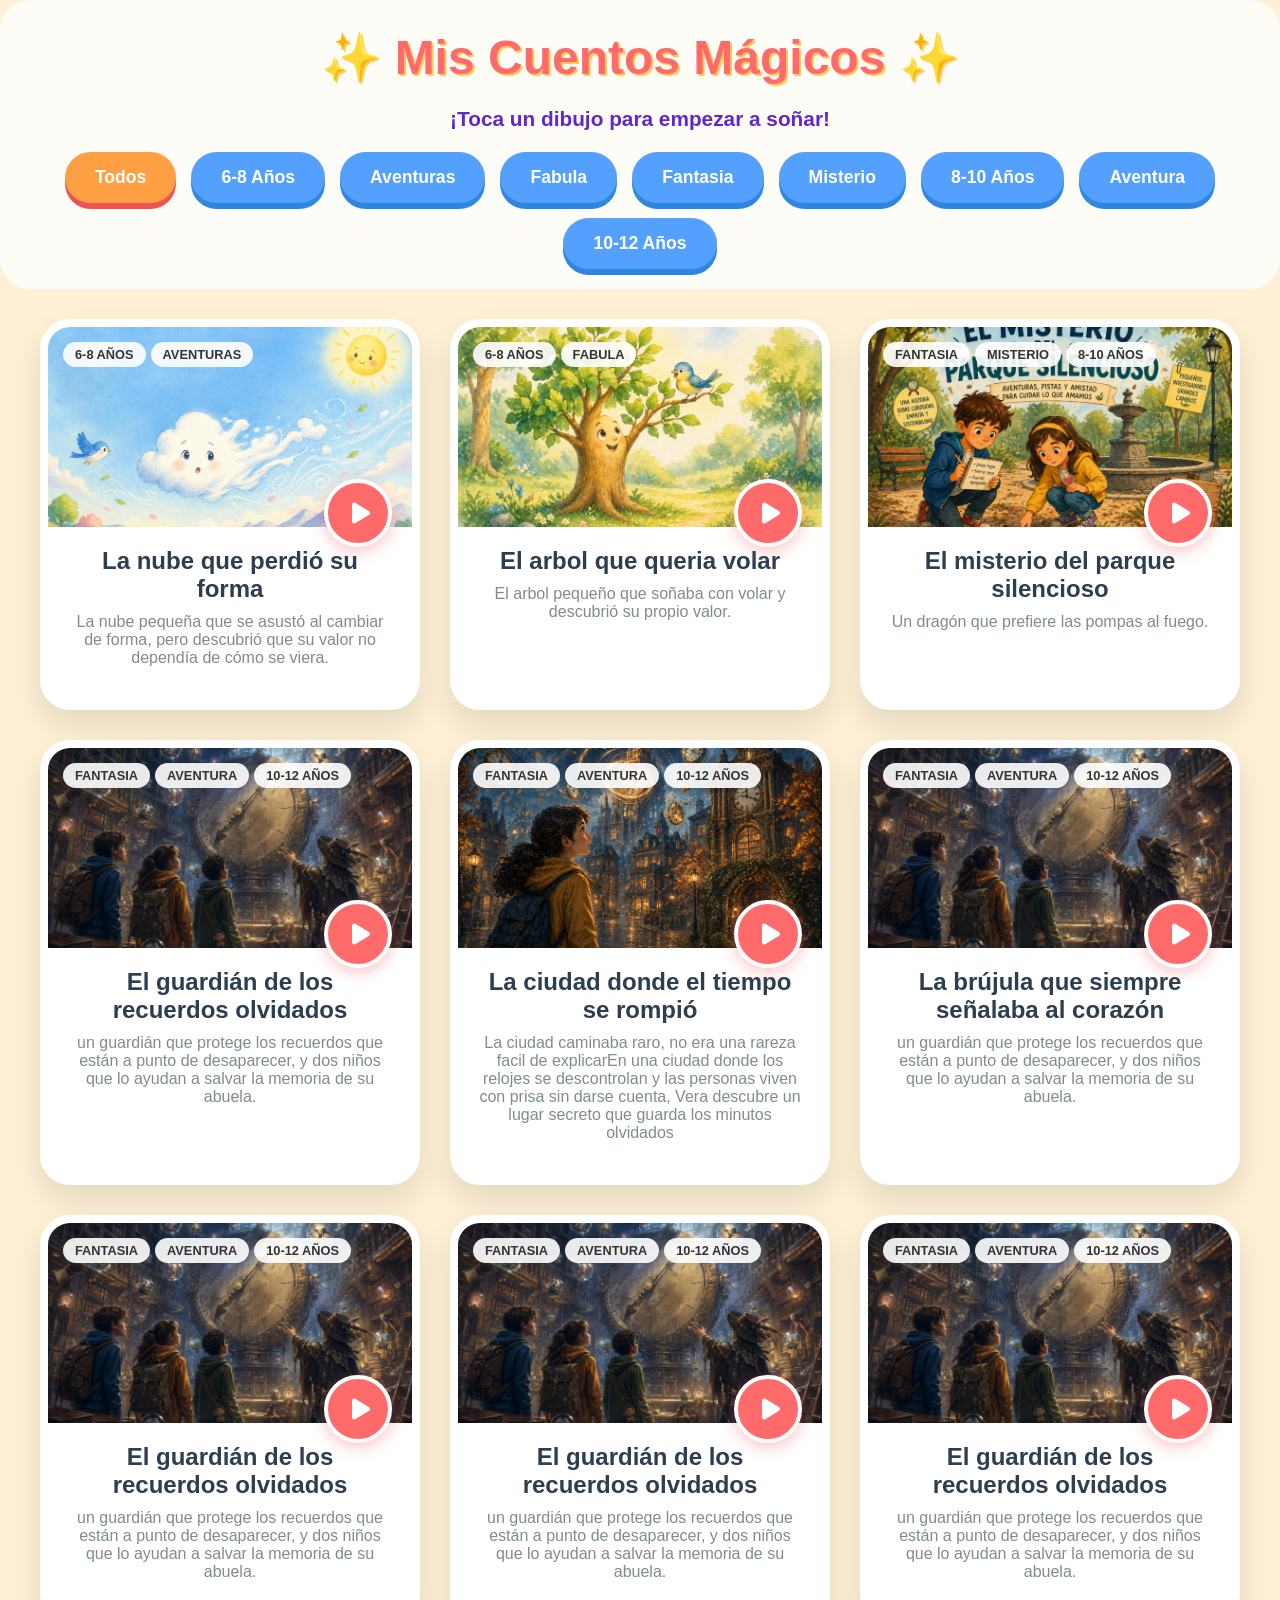
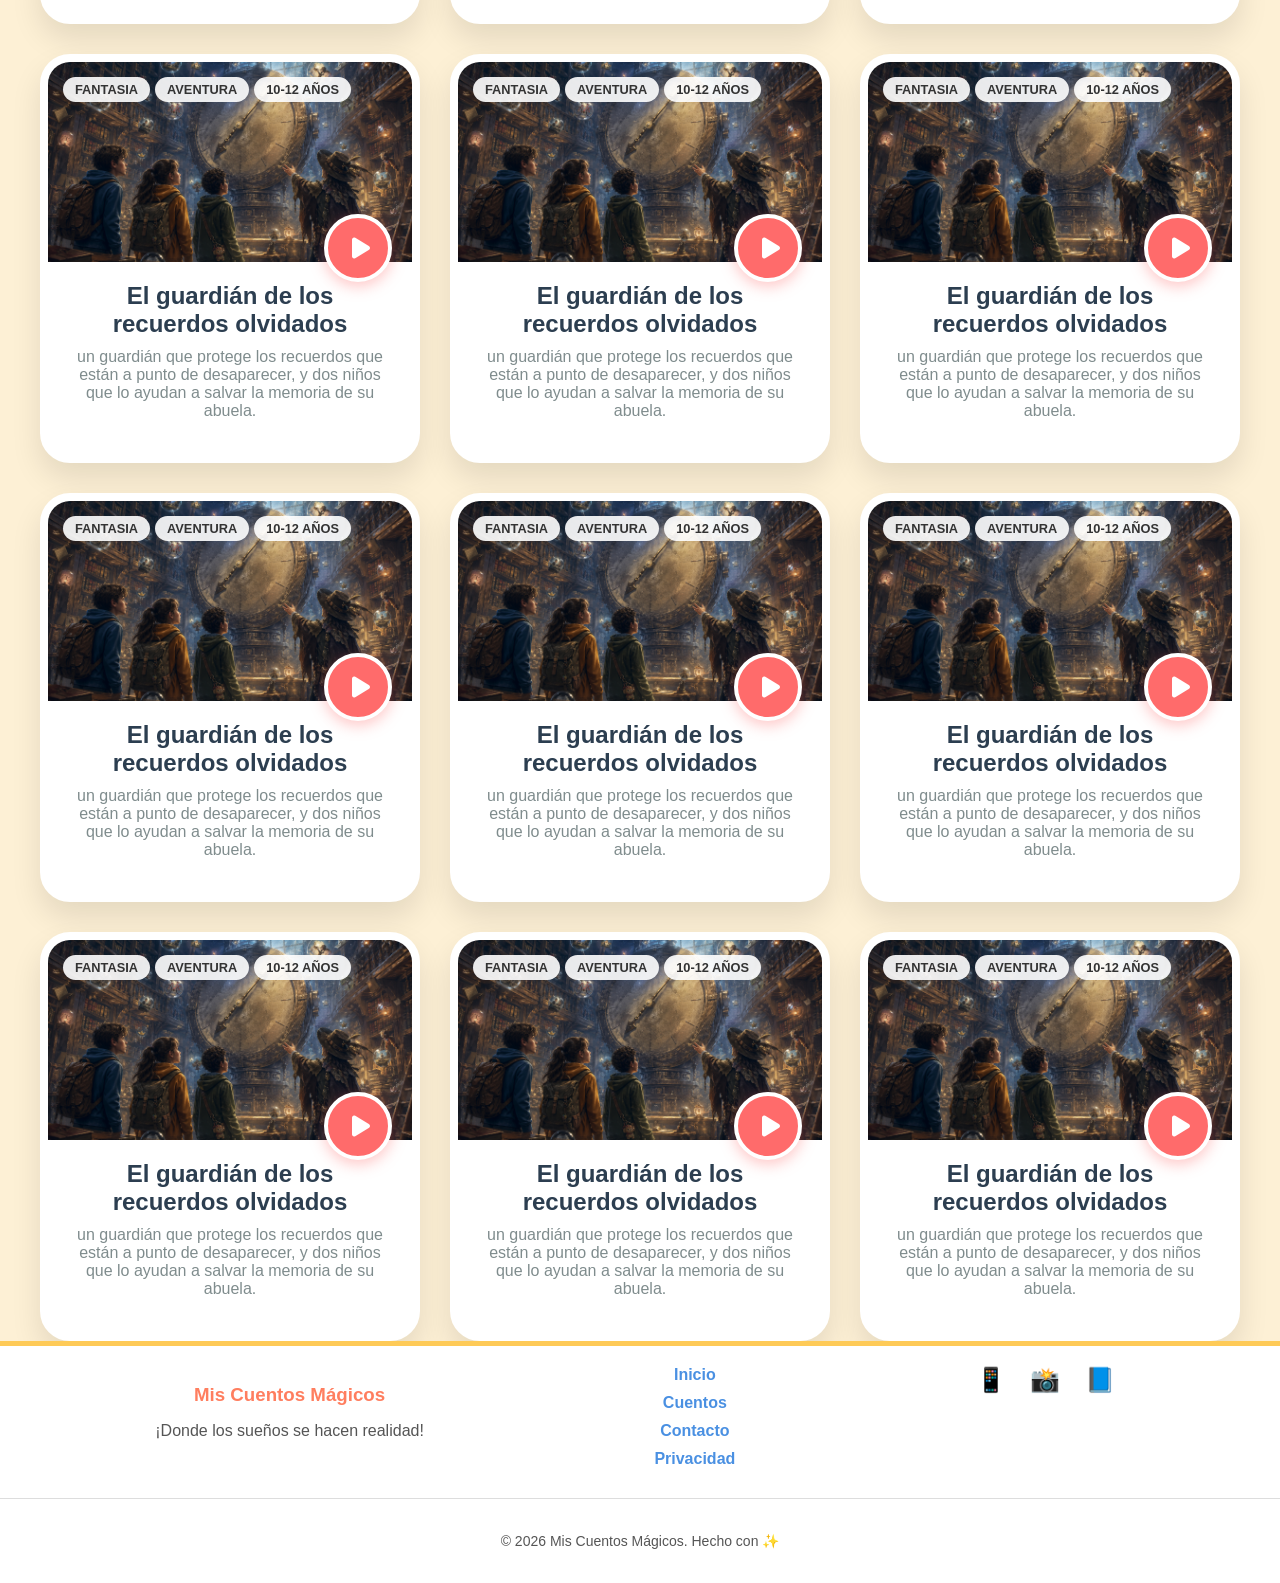
==== index.html @ 636feb3d "primer commit" ====
<!DOCTYPE html>
<html lang="es">
<head>
    <meta charset="UTF-8">
    <meta name="viewport" content="width=device-width, initial-scale=1.0">
    <title>¡Mundo de Cuentos Mágicos!</title>
    <link rel="stylesheet" href="./styles/style.css">
    <link rel="stylesheet" href="https://cdnjs.cloudflare.com/ajax/libs/font-awesome/6.0.0/css/all.min.css">
</head>
<body>

    <header class="cabecera-infantil">
        <h1 class="titulo-animado">✨ Mis Cuentos Mágicos ✨</h1>
        <p class="subtitulo">¡Toca un dibujo para empezar a soñar!</p>
        
        <nav id="menu-categorias" class="nube-botones">
            </nav>
    </header>

    <main id="contenedor-cuentos" class="rejilla-grafica">
        </main>

    <div id="modal-cuento" class="modal-libro">
        <div class="contenido-libro">
            <span class="cerrar-libro">&times;</span>
            <div id="modal-cuerpo">
                </div>
        </div>
    </div>
<footer class="footer-magico">
  <div class="footer-content">
    <div class="footer-section">
      <h3>Mis Cuentos Mágicos</h3>
      <p>¡Donde los sueños se hacen realidad!</p>
    </div>
    
    <div class="footer-links">
      <a href="#">Inicio</a>
      <a href="#">Cuentos</a>
      <a href="#">Contacto</a>
      <a href="#">Privacidad</a>
    </div>

    <div class="footer-social">
      <span>📱</span>
      <span>📸</span>
      <span>📘</span>
    </div>
  </div>
  
  <div class="footer-bottom">
    <p>&copy; 2026 Mis Cuentos Mágicos. Hecho con ✨</p>
  </div>
</footer>
    <script src="./scripts/script.js"></script>
</body>
</html>
---- styles/style.css ----
/* --- Estilos Generales --- */
body {
    font-family: 'Comic Sans MS', sans-serif;
    background-color: #fdf0d5; /* Fondo suave */
    margin: 0;
    padding: 0;
    display: flex;
    flex-direction: column;
    min-height: 100vh;
    align-items: center; /* Centra todo horizontalmente */
}
.libro-abierto {
    background: white;
    width: 90%; /* Ocupa casi todo el ancho en móviles */
    max-width: 800px; /* Pero no más de 800px en pantallas grandes */
    margin: 40px auto; /* Margen arriba/abajo y centrado lateral */
    padding: 40px;
    border-radius: 20px;
    box-shadow: 0 10px 30px rgba(0,0,0,0.1);
    flex: 1; /* Esto empuja el footer hacia abajo */
    box-sizing: border-box; /* Para que el padding no sume ancho extra */
}
/* --- Cabecera --- */
.cabecera-infantil {
    text-align: center;
    padding: 20px;
    background: rgba(255, 255, 255, 0.8);
    border-radius: 30px;
    margin-bottom: 30px;
}

.titulo-animado {
    color: #ff6b6b; /* Rojo pastel */
    font-size: 3rem;
    text-shadow: 2px 2px 0px #feca57; /* Sombra amarilla */
    margin: 10px 0;
}

.subtitulo {
    font-size: 1.3rem;
    color: #5f27cd; /* Morado pastel */
    font-weight: bold;
}

/* --- Nube de Botones Gráfica --- */
.nube-botones {
    display: flex;
    justify-content: center;
    flex-wrap: wrap;
    gap: 15px;
    margin-top: 20px;
}

.btn-filtro {
    padding: 15px 30px;
    border: none;
    border-radius: 50px; /* Muy redondeado */
    background: #54a0ff; /* Azul pastel base */
    color: white;
    font-size: 1.1rem;
    font-weight: bold;
    cursor: pointer;
    box-shadow: 0 6px 0px #2e86de; /* Efecto 3D de botón */
    transition: all 0.2s ease;
    text-transform: capitalize;
}

.btn-filtro:hover {
    transform: translateY(2px);
    box-shadow: 0 4px 0px #2e86de;
}

.btn-filtro.active {
    background: #ff9f43; /* Naranja activo */
    box-shadow: 0 6px 0px #ee5253;
}

/* --- Rejilla de Tarjetas (Lo más visual) --- */
.rejilla-grafica {
    display: grid;
    grid-template-columns: repeat(auto-fill, minmax(300px, 1fr));
    gap: 30px;
    max-width: 1200px;
    margin: 0 auto;
}

.tarjeta-cuento {
    background: white;
    border-radius: 30px; /* Bordes muy redondeados */
    overflow: hidden; /* IMPORTANTE: Corta la imagen si se sale de los bordes redondeados */
    box-shadow: 0 15px 30px rgba(0,0,0,0.1);
    transition: transform 0.3s ease;
    cursor: pointer;
    border: 8px solid white; /* Efecto marco de foto blanca */
}

.tarjeta-cuento:hover {
    transform: scale(1.05) rotate(1deg); /* Animación juguetona */
}

.portada-contenedor {
    width: 100%;
    height: 200px; /* Altura fija para la imagen en la tarjeta */
    
    /* ESTAS TRES LÍNEAS SON LA CLAVE PARA IMÁGENES PERFECTAS */
    background-size: cover;     /* La imagen se estira para cubrir todo el espacio sin deformarse */
    background-position: center; /* Centra la imagen */
    background-repeat: no-repeat;
    
    position: relative;
}

.tags-contenedor {
    position: absolute;
    top: 15px; left: 15px;
    display: flex; gap: 5px;
}

.categoria-tag {
    background: rgba(255, 255, 255, 0.9);
    color: #333;
    padding: 5px 12px;
    border-radius: 20px;
    font-size: 0.8rem;
    font-weight: bold;
    text-transform: uppercase;
}

.info-cuento {
    padding: 20px;
    text-align: center;
}

.info-cuento h3 {
    margin: 0 0 10px 0;
    color: #2c3e50;
    font-size: 1.5rem;
}

.info-cuento p {
    font-size: 1rem;
    color: #7f8c8d;
    margin: 0 0 15px 0;
}

/* Botón flotante de Play sobre la imagen */
.btn-play-flotante {
    position: absolute;
    bottom: -20px;
    right: 20px;
    width: 60px;
    height: 60px;
    background: #ff6b6b; /* Rojo vibrante */
    border-radius: 50%;
    display: flex;
    align-items: center;
    justify-content: center;
    border: 4px solid white;
    box-shadow: 0 4px 15px rgba(255, 107, 107, 0.4);
    transition: all 0.3s cubic-bezier(0.175, 0.885, 0.32, 1.275);
}
/* Estilo específico para el icono de la flecha */
.btn-play-flotante i {
    color: white;
    font-size: 1.5rem;
    margin-left: 5px; /* Ajuste óptico para que la flecha parezca centrada */
}
/* Animación cuando el niño pasa el ratón sobre la tarjeta */
.tarjeta-cuento:hover .btn-play-flotante {
    transform: scale(1.2) rotate(15deg);
    background: #54a0ff; /* Cambia a azul al pasar el ratón */
    box-shadow: 0 4px 20px rgba(84, 160, 255, 0.5);
}
.tarjeta-cuento:hover .btn-play-flotante {
    transform: scale(1.1) rotate(15deg);
}

/* --- Modal Estilo Libro Abierto --- */
.modal-libro {
    display: none;
    position: fixed;
    top: 0; left: 0;
    width: 100%; height: 100%;
    background: rgba(0,0,0,0.7);
    backdrop-filter: blur(5px);
    z-index: 1000;
}

.contenido-libro {
    background: white;
    background-image: linear-gradient(90deg, #f2f2f2 0%, #ffffff 5%, #ffffff 95%, #f2f2f2 100%); /* Efecto páginas */
    margin: 5vh auto;
    padding: 50px;
    width: 90%;
    max-width: 800px;
    border-radius: 15px;
    box-shadow: 0 20px 50px rgba(0,0,0,0.3);
    position: relative;
    max-height: 85vh;
    overflow-y: auto;
    border: 15px solid #8b4513; /* Marco color madera/tapa de libro */
}

.cerrar-libro {
    position: absolute;
    top: 15px; right: 25px;
    font-size: 40px;
    color: #8b4513;
    cursor: pointer;
    font-weight: bold;
}

/* Texto dentro del cuento */
.texto-cuento p {
    font-size: 1.3rem; /* Letra grande para niños */
    line-height: 1.8;
    margin-bottom: 20px;
}
.footer-magico {
  background-color: #f0f9ff; /* Azul muy clarito */
  color: #555;
  padding: 40px 20px 20px;
  font-family: 'Segoe UI', Tahoma, Geneva, Verdana, sans-serif;
  border-top: 5px solid #ffb347; /* Borde naranja como el botón "Todos" */
}

.footer-content {
  display: flex;
  justify-content: space-around;
  align-items: flex-start;
  flex-wrap: wrap;
  max-width: 1200px;
  margin: 0 auto;
}

.footer-section h3 {
  color: #ff7e5f; /* Tono cálido */
  margin-bottom: 10px;
}

.footer-links {
  display: flex;
  flex-direction: column;
  gap: 10px;
}

.footer-links a {
  text-decoration: none;
  color: #4a90e2; /* Azul de los botones */
  font-weight: bold;
}

.footer-links a:hover {
  color: #ffb347;
}

.footer-social span {
  font-size: 24px;
  margin: 0 10px;
  cursor: pointer;
}

.footer-bottom {
  text-align: center;
  margin-top: 30px;
  padding-top: 20px;
  border-top: 1px solid #ddd;
  font-size: 14px;
}

.cuerpo-lectura {
    background-color: #fdf0d5; /* Color papel antiguo */
    display: flex;
    justify-content: center;
    padding: 40px 20px;
}

.libro-abierto {
    background: white;
    max-width: 900px;
    padding: 60px;
    border-radius: 10px;
    box-shadow: 0 10px 30px rgba(0,0,0,0.1);
    position: relative;
}

.btn-volver {
    display: inline-block;
    margin-bottom: 30px;
    text-decoration: none;
    color: #ff6b6b;
    font-weight: bold;
    font-size: 1.2rem;
}

.texto-grande p {
    font-size: 1.5rem; /* Letra grande para niños */
    line-height: 2;
    color: #333;
}

/* 1. Contenedor principal del multimedia dentro del libro */
.video-contenedor {
    max-width: 100%; /* Nunca dejes que el contenedor sea más ancho que su padre */
    margin: 0 auto 30px auto; /* Centrar horizontalmente y dar espacio abajo */
    text-align: center;
    border-radius: 15px; /* Bordes redondeados para el video */
    overflow: hidden; /* Asegura que el video respete los bordes redondeados */
    box-shadow: 0 5px 15px rgba(0,0,0,0.2); /* Sombra suave para que resalte */
}

/* 2. Regla mágica para el video en sí */
.video-contenedor video {
    width: 100% !important; /* Estira el video para que ocupe TODO el ancho del contenedor */
    height: auto !important; /* Ajusta la altura automáticamente para no deformarlo */
    display: block; /* Elimina espacios extra abajo */
    border-radius: 15px; /* Duplicamos aquí por si acaso el contenedor no lo coge */
}

/* 3. Por si usaras YouTube (iframe), esta es la regla estándar */
.video-contenedor iframe {
    width: 100% !important;
    height: auto !important;
    aspect-ratio: 16 / 9; /* Mantener la proporción estándar de YouTube */
    border-radius: 15px;
    border: none;
}

/* --- Estilos del Footer --- */
.footer-magico {
    width: 100%; 
    background-color: white;
    border-top: 5px solid #feca57;
    padding: 20px 0;
    text-align: center;
    margin-top: auto; /* Se asegura de estar al final */
}

.footer-contenido p {
    font-size: 1.2rem;
    color: #5f27cd;
    margin-bottom: 10px;
    font-weight: bold;
}

.autor-info {
    font-size: 0.9rem;
    color: #7f8c8d;
    margin-bottom: 15px;
}

.iconos-footer {
    display: flex;
    justify-content: center;
    gap: 20px;
    font-size: 1.5rem;
}

/* Colores mágicos para los iconos */
.fa-star { color: #feca57; }
.fa-heart { color: #ff6b6b; }
.fa-moon { color: #54a0ff; }

/* Efecto de parpadeo suave para los iconos */
.iconos-footer i {
    animation: latido 2s infinite ease-in-out;
}

@keyframes latido {
    0%, 100% { transform: scale(1); }
    50% { transform: scale(1.2); }
}
/* style.css */

#texto-cuento img {
    max-width: 100%;    /* No permite que la imagen sea más ancha que el papel blanco */
    height: auto;       /* Mantiene la proporción para que no se vea estirada */
    display: block;     /* Evita espacios extra debajo de la imagen */
    margin: 20px auto;  /* La centra horizontalmente y le da aire arriba y abajo */
    border-radius: 15px; /* Opcional: le da bordes redondeados como al video */
    box-shadow: 0 4px 10px rgba(0,0,0,0.05); /* Opcional: una sombra muy suave */
}
#cabecera-cuento h1 {
    text-align: center;
    font-size: 2.5rem;
    color: #ff6b6b;   /* El color coral que hemos estado usando */
    margin-top: 0;
    margin-bottom: 20px;
}
/* style.css */

#texto-cuento {
    text-align: center; /* Centra los párrafos de texto */
    max-width: 100%;    /* Asegura que no se salga del libro */
    margin: 0 auto;
}

#texto-cuento p {
    font-size: 1.4rem;  /* Tamaño ideal para niños */
    line-height: 1.8;   /* Espaciado entre líneas para facilitar la lectura */
    margin-bottom: 25px;/* Espacio entre párrafos */
    color: #333;        /* Un gris muy oscuro es más suave que el negro puro */
}
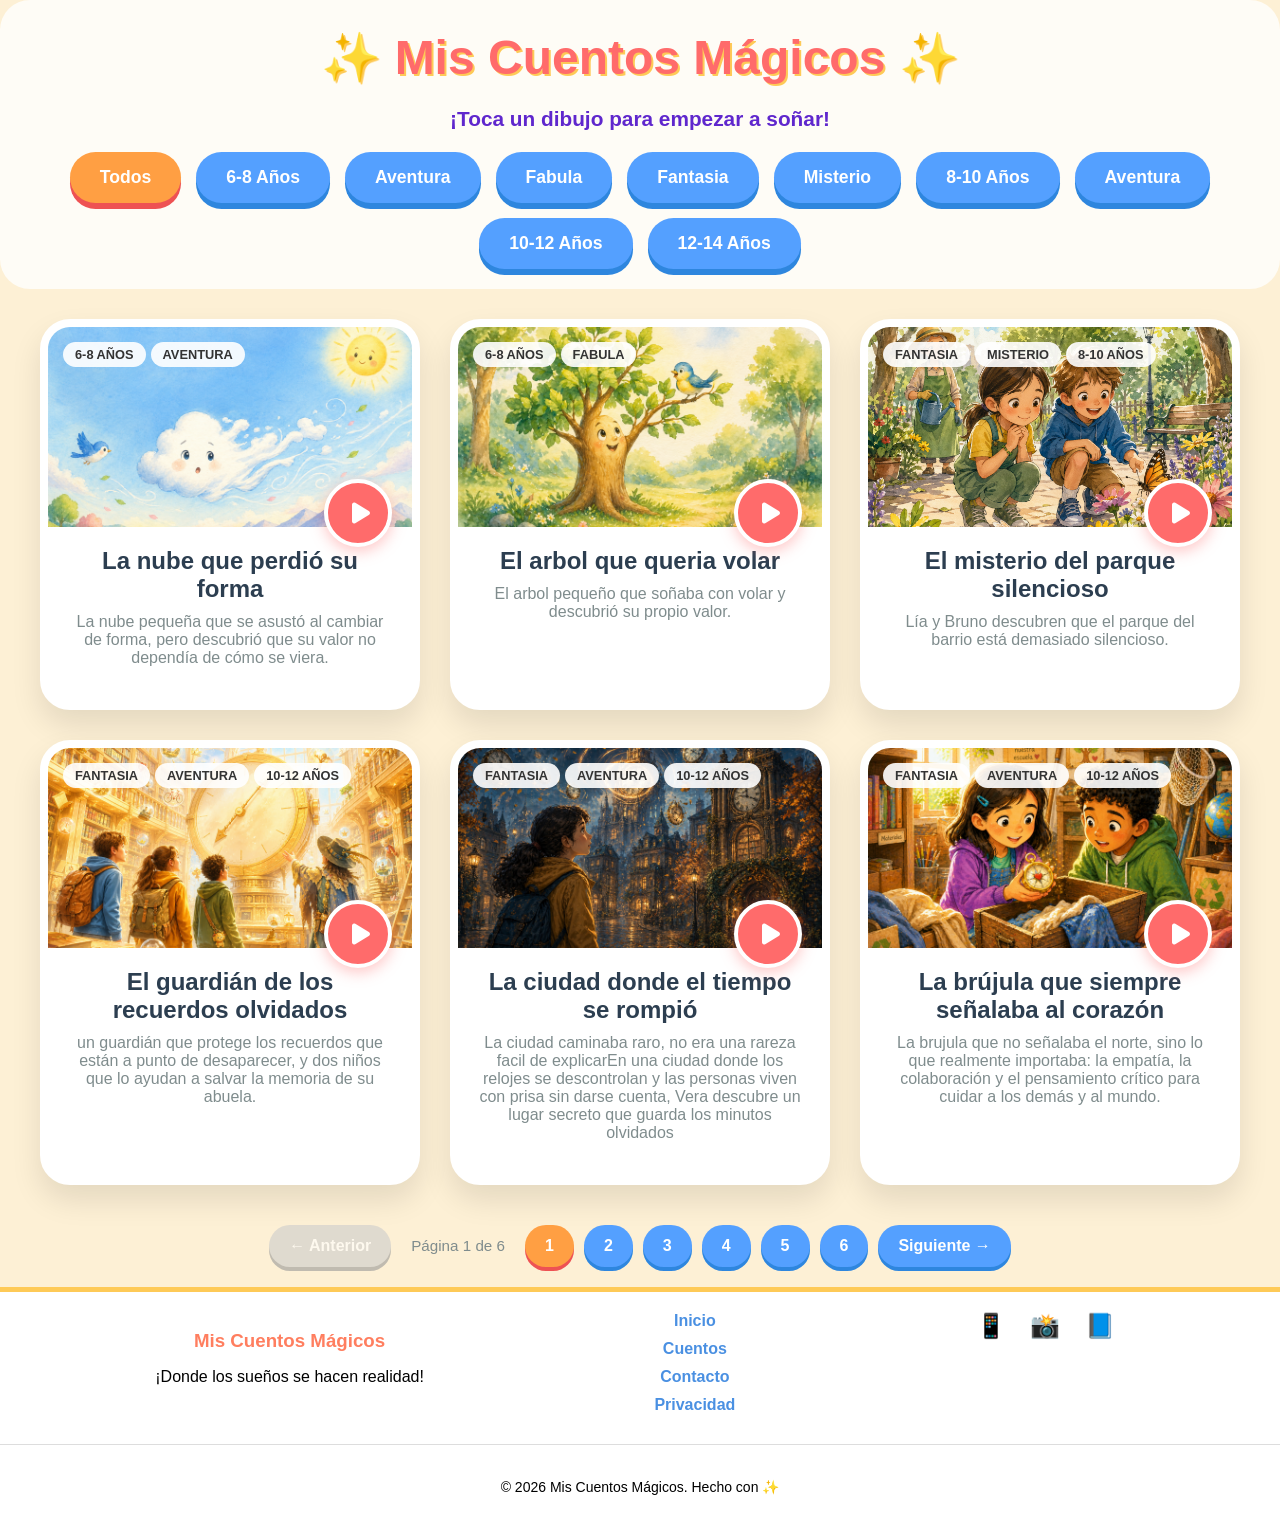
==== commit 42481637: "r4" ====
--- a/index.html
+++ b/index.html
@@ -19,6 +19,9 @@
 
     <main id="contenedor-cuentos" class="rejilla-grafica">
         </main>
+
+    <nav id="paginacion" class="paginacion-controles">
+        </nav>
 
     <div id="modal-cuento" class="modal-libro">
         <div class="contenido-libro">
--- a/styles/style.css
+++ b/styles/style.css
@@ -1,25 +1,28 @@
 /* --- Estilos Generales --- */
 body {
     font-family: 'Comic Sans MS', sans-serif;
-    background-color: #fdf0d5; /* Fondo suave */
+    background-color: #fdf0d5;
     margin: 0;
     padding: 0;
     display: flex;
     flex-direction: column;
     min-height: 100vh;
-    align-items: center; /* Centra todo horizontalmente */
-}
+    align-items: center;
+}
+
 .libro-abierto {
     background: white;
-    width: 90%; /* Ocupa casi todo el ancho en móviles */
-    max-width: 800px; /* Pero no más de 800px en pantallas grandes */
-    margin: 40px auto; /* Margen arriba/abajo y centrado lateral */
-    padding: 40px;
+    width: 90%;
+    max-width: 900px;
+    margin: 40px auto;
+    padding: 60px;
     border-radius: 20px;
     box-shadow: 0 10px 30px rgba(0,0,0,0.1);
-    flex: 1; /* Esto empuja el footer hacia abajo */
-    box-sizing: border-box; /* Para que el padding no sume ancho extra */
-}
+    flex: 1;
+    box-sizing: border-box;
+    position: relative;
+}
+
 /* --- Cabecera --- */
 .cabecera-infantil {
     text-align: center;
@@ -30,15 +33,15 @@
 }
 
 .titulo-animado {
-    color: #ff6b6b; /* Rojo pastel */
+    color: #ff6b6b;
     font-size: 3rem;
-    text-shadow: 2px 2px 0px #feca57; /* Sombra amarilla */
+    text-shadow: 2px 2px 0px #feca57;
     margin: 10px 0;
 }
 
 .subtitulo {
     font-size: 1.3rem;
-    color: #5f27cd; /* Morado pastel */
+    color: #5f27cd;
     font-weight: bold;
 }
 
@@ -54,13 +57,13 @@
 .btn-filtro {
     padding: 15px 30px;
     border: none;
-    border-radius: 50px; /* Muy redondeado */
-    background: #54a0ff; /* Azul pastel base */
+    border-radius: 50px;
+    background: #54a0ff;
     color: white;
     font-size: 1.1rem;
     font-weight: bold;
     cursor: pointer;
-    box-shadow: 0 6px 0px #2e86de; /* Efecto 3D de botón */
+    box-shadow: 0 6px 0px #2e86de;
     transition: all 0.2s ease;
     text-transform: capitalize;
 }
@@ -71,11 +74,11 @@
 }
 
 .btn-filtro.active {
-    background: #ff9f43; /* Naranja activo */
+    background: #ff9f43;
     box-shadow: 0 6px 0px #ee5253;
 }
 
-/* --- Rejilla de Tarjetas (Lo más visual) --- */
+/* --- Rejilla de Tarjetas --- */
 .rejilla-grafica {
     display: grid;
     grid-template-columns: repeat(auto-fill, minmax(300px, 1fr));
@@ -86,27 +89,24 @@
 
 .tarjeta-cuento {
     background: white;
-    border-radius: 30px; /* Bordes muy redondeados */
-    overflow: hidden; /* IMPORTANTE: Corta la imagen si se sale de los bordes redondeados */
+    border-radius: 30px;
+    overflow: hidden;
     box-shadow: 0 15px 30px rgba(0,0,0,0.1);
     transition: transform 0.3s ease;
     cursor: pointer;
-    border: 8px solid white; /* Efecto marco de foto blanca */
+    border: 8px solid white;
 }
 
 .tarjeta-cuento:hover {
-    transform: scale(1.05) rotate(1deg); /* Animación juguetona */
+    transform: scale(1.05) rotate(1deg);
 }
 
 .portada-contenedor {
     width: 100%;
-    height: 200px; /* Altura fija para la imagen en la tarjeta */
-    
-    /* ESTAS TRES LÍNEAS SON LA CLAVE PARA IMÁGENES PERFECTAS */
-    background-size: cover;     /* La imagen se estira para cubrir todo el espacio sin deformarse */
-    background-position: center; /* Centra la imagen */
+    height: 200px;
+    background-size: cover;
+    background-position: center;
     background-repeat: no-repeat;
-    
     position: relative;
 }
 
@@ -143,14 +143,14 @@
     margin: 0 0 15px 0;
 }
 
-/* Botón flotante de Play sobre la imagen */
+/* Botón flotante de Play */
 .btn-play-flotante {
     position: absolute;
     bottom: -20px;
     right: 20px;
     width: 60px;
     height: 60px;
-    background: #ff6b6b; /* Rojo vibrante */
+    background: #ff6b6b;
     border-radius: 50%;
     display: flex;
     align-items: center;
@@ -159,20 +159,17 @@
     box-shadow: 0 4px 15px rgba(255, 107, 107, 0.4);
     transition: all 0.3s cubic-bezier(0.175, 0.885, 0.32, 1.275);
 }
-/* Estilo específico para el icono de la flecha */
+
 .btn-play-flotante i {
     color: white;
     font-size: 1.5rem;
-    margin-left: 5px; /* Ajuste óptico para que la flecha parezca centrada */
-}
-/* Animación cuando el niño pasa el ratón sobre la tarjeta */
-.tarjeta-cuento:hover .btn-play-flotante {
-    transform: scale(1.2) rotate(15deg);
-    background: #54a0ff; /* Cambia a azul al pasar el ratón */
-    box-shadow: 0 4px 20px rgba(84, 160, 255, 0.5);
-}
+    margin-left: 5px;
+}
+
 .tarjeta-cuento:hover .btn-play-flotante {
     transform: scale(1.1) rotate(15deg);
+    background: #54a0ff;
+    box-shadow: 0 4px 20px rgba(84, 160, 255, 0.5);
 }
 
 /* --- Modal Estilo Libro Abierto --- */
@@ -188,7 +185,7 @@
 
 .contenido-libro {
     background: white;
-    background-image: linear-gradient(90deg, #f2f2f2 0%, #ffffff 5%, #ffffff 95%, #f2f2f2 100%); /* Efecto páginas */
+    background-image: linear-gradient(90deg, #f2f2f2 0%, #ffffff 5%, #ffffff 95%, #f2f2f2 100%);
     margin: 5vh auto;
     padding: 50px;
     width: 90%;
@@ -198,7 +195,7 @@
     position: relative;
     max-height: 85vh;
     overflow-y: auto;
-    border: 15px solid #8b4513; /* Marco color madera/tapa de libro */
+    border: 15px solid #8b4513;
 }
 
 .cerrar-libro {
@@ -210,78 +207,12 @@
     font-weight: bold;
 }
 
-/* Texto dentro del cuento */
-.texto-cuento p {
-    font-size: 1.3rem; /* Letra grande para niños */
-    line-height: 1.8;
-    margin-bottom: 20px;
-}
-.footer-magico {
-  background-color: #f0f9ff; /* Azul muy clarito */
-  color: #555;
-  padding: 40px 20px 20px;
-  font-family: 'Segoe UI', Tahoma, Geneva, Verdana, sans-serif;
-  border-top: 5px solid #ffb347; /* Borde naranja como el botón "Todos" */
-}
-
-.footer-content {
-  display: flex;
-  justify-content: space-around;
-  align-items: flex-start;
-  flex-wrap: wrap;
-  max-width: 1200px;
-  margin: 0 auto;
-}
-
-.footer-section h3 {
-  color: #ff7e5f; /* Tono cálido */
-  margin-bottom: 10px;
-}
-
-.footer-links {
-  display: flex;
-  flex-direction: column;
-  gap: 10px;
-}
-
-.footer-links a {
-  text-decoration: none;
-  color: #4a90e2; /* Azul de los botones */
-  font-weight: bold;
-}
-
-.footer-links a:hover {
-  color: #ffb347;
-}
-
-.footer-social span {
-  font-size: 24px;
-  margin: 0 10px;
-  cursor: pointer;
-}
-
-.footer-bottom {
-  text-align: center;
-  margin-top: 30px;
-  padding-top: 20px;
-  border-top: 1px solid #ddd;
-  font-size: 14px;
-}
-
+/* --- Página de Lectura (cuento.html) --- */
 .cuerpo-lectura {
-    background-color: #fdf0d5; /* Color papel antiguo */
+    background-color: #fdf0d5;
     display: flex;
     justify-content: center;
     padding: 40px 20px;
-}
-
-.libro-abierto {
-    background: white;
-    max-width: 900px;
-    padding: 60px;
-    border-radius: 10px;
-    box-shadow: 0 10px 30px rgba(0,0,0,0.1);
-    position: relative;
 }
 
 .btn-volver {
@@ -294,110 +225,161 @@
 }
 
 .texto-grande p {
-    font-size: 1.5rem; /* Letra grande para niños */
+    font-size: 1.5rem;
     line-height: 2;
     color: #333;
 }
 
-/* 1. Contenedor principal del multimedia dentro del libro */
 .video-contenedor {
-    max-width: 100%; /* Nunca dejes que el contenedor sea más ancho que su padre */
-    margin: 0 auto 30px auto; /* Centrar horizontalmente y dar espacio abajo */
-    text-align: center;
-    border-radius: 15px; /* Bordes redondeados para el video */
-    overflow: hidden; /* Asegura que el video respete los bordes redondeados */
-    box-shadow: 0 5px 15px rgba(0,0,0,0.2); /* Sombra suave para que resalte */
-}
-
-/* 2. Regla mágica para el video en sí */
+    max-width: 100%;
+    margin: 0 auto 30px auto;
+    text-align: center;
+    border-radius: 15px;
+    overflow: hidden;
+    box-shadow: 0 5px 15px rgba(0,0,0,0.2);
+}
+
 .video-contenedor video {
-    width: 100% !important; /* Estira el video para que ocupe TODO el ancho del contenedor */
-    height: auto !important; /* Ajusta la altura automáticamente para no deformarlo */
-    display: block; /* Elimina espacios extra abajo */
-    border-radius: 15px; /* Duplicamos aquí por si acaso el contenedor no lo coge */
-}
-
-/* 3. Por si usaras YouTube (iframe), esta es la regla estándar */
+    width: 100% !important;
+    height: auto !important;
+    display: block;
+    border-radius: 15px;
+}
+
 .video-contenedor iframe {
     width: 100% !important;
     height: auto !important;
-    aspect-ratio: 16 / 9; /* Mantener la proporción estándar de YouTube */
+    aspect-ratio: 16 / 9;
     border-radius: 15px;
     border: none;
 }
 
-/* --- Estilos del Footer --- */
+#cabecera-cuento h1 {
+    text-align: center;
+    font-size: 2.5rem;
+    color: #ff6b6b;
+    margin-top: 0;
+    margin-bottom: 20px;
+}
+
+#texto-cuento {
+    text-align: center;
+    max-width: 100%;
+    margin: 0 auto;
+}
+
+#texto-cuento p {
+    font-size: 1.4rem;
+    line-height: 1.8;
+    margin-bottom: 25px;
+    color: #333;
+}
+
+#texto-cuento img {
+    max-width: 100%;
+    height: auto;
+    display: block;
+    margin: 20px auto;
+    border-radius: 15px;
+    box-shadow: 0 4px 10px rgba(0,0,0,0.05);
+}
+
+/* --- Paginación --- */
+.paginacion-controles {
+    display: flex;
+    justify-content: center;
+    align-items: center;
+    gap: 10px;
+    margin: 40px auto 20px;
+    flex-wrap: wrap;
+}
+
+.btn-paginacion {
+    padding: 12px 20px;
+    border: none;
+    border-radius: 50px;
+    background: #54a0ff;
+    color: white;
+    font-size: 1rem;
+    font-weight: bold;
+    cursor: pointer;
+    box-shadow: 0 4px 0px #2e86de;
+    transition: all 0.2s ease;
+}
+
+.btn-paginacion:hover:not(:disabled) {
+    transform: translateY(2px);
+    box-shadow: 0 2px 0px #2e86de;
+}
+
+.btn-paginacion:disabled {
+    background: #ccc;
+    box-shadow: 0 4px 0px #999;
+    cursor: not-allowed;
+    opacity: 0.6;
+}
+
+.btn-paginacion.active {
+    background: #ff9f43;
+    box-shadow: 0 4px 0px #ee5253;
+}
+
+.info-paginacion {
+    font-size: 0.95rem;
+    color: #7f8c8d;
+    margin: 0 10px;
+}
+
+/* --- Footer --- */
 .footer-magico {
-    width: 100%; 
+    width: 100%;
     background-color: white;
     border-top: 5px solid #feca57;
     padding: 20px 0;
     text-align: center;
-    margin-top: auto; /* Se asegura de estar al final */
-}
-
-.footer-contenido p {
-    font-size: 1.2rem;
-    color: #5f27cd;
+    margin-top: auto;
+}
+
+.footer-content {
+    display: flex;
+    justify-content: space-around;
+    align-items: flex-start;
+    flex-wrap: wrap;
+    max-width: 1200px;
+    margin: 0 auto;
+}
+
+.footer-section h3 {
+    color: #ff7e5f;
     margin-bottom: 10px;
-    font-weight: bold;
-}
-
-.autor-info {
-    font-size: 0.9rem;
-    color: #7f8c8d;
-    margin-bottom: 15px;
-}
-
-.iconos-footer {
-    display: flex;
-    justify-content: center;
-    gap: 20px;
-    font-size: 1.5rem;
-}
-
-/* Colores mágicos para los iconos */
-.fa-star { color: #feca57; }
-.fa-heart { color: #ff6b6b; }
-.fa-moon { color: #54a0ff; }
-
-/* Efecto de parpadeo suave para los iconos */
-.iconos-footer i {
-    animation: latido 2s infinite ease-in-out;
-}
-
-@keyframes latido {
-    0%, 100% { transform: scale(1); }
-    50% { transform: scale(1.2); }
-}
-/* style.css */
-
-#texto-cuento img {
-    max-width: 100%;    /* No permite que la imagen sea más ancha que el papel blanco */
-    height: auto;       /* Mantiene la proporción para que no se vea estirada */
-    display: block;     /* Evita espacios extra debajo de la imagen */
-    margin: 20px auto;  /* La centra horizontalmente y le da aire arriba y abajo */
-    border-radius: 15px; /* Opcional: le da bordes redondeados como al video */
-    box-shadow: 0 4px 10px rgba(0,0,0,0.05); /* Opcional: una sombra muy suave */
-}
-#cabecera-cuento h1 {
-    text-align: center;
-    font-size: 2.5rem;
-    color: #ff6b6b;   /* El color coral que hemos estado usando */
-    margin-top: 0;
-    margin-bottom: 20px;
-}
-/* style.css */
-
-#texto-cuento {
-    text-align: center; /* Centra los párrafos de texto */
-    max-width: 100%;    /* Asegura que no se salga del libro */
-    margin: 0 auto;
-}
-
-#texto-cuento p {
-    font-size: 1.4rem;  /* Tamaño ideal para niños */
-    line-height: 1.8;   /* Espaciado entre líneas para facilitar la lectura */
-    margin-bottom: 25px;/* Espacio entre párrafos */
-    color: #333;        /* Un gris muy oscuro es más suave que el negro puro */
-}   +}
+
+.footer-links {
+    display: flex;
+    flex-direction: column;
+    gap: 10px;
+}
+
+.footer-links a {
+    text-decoration: none;
+    color: #4a90e2;
+    font-weight: bold;
+}
+
+.footer-links a:hover {
+    color: #ffb347;
+}
+
+.footer-social span {
+    font-size: 24px;
+    margin: 0 10px;
+    cursor: pointer;
+}
+
+.footer-bottom {
+    text-align: center;
+    margin-top: 30px;
+    padding-top: 20px;
+    border-top: 1px solid #ddd;
+    font-size: 14px;
+}
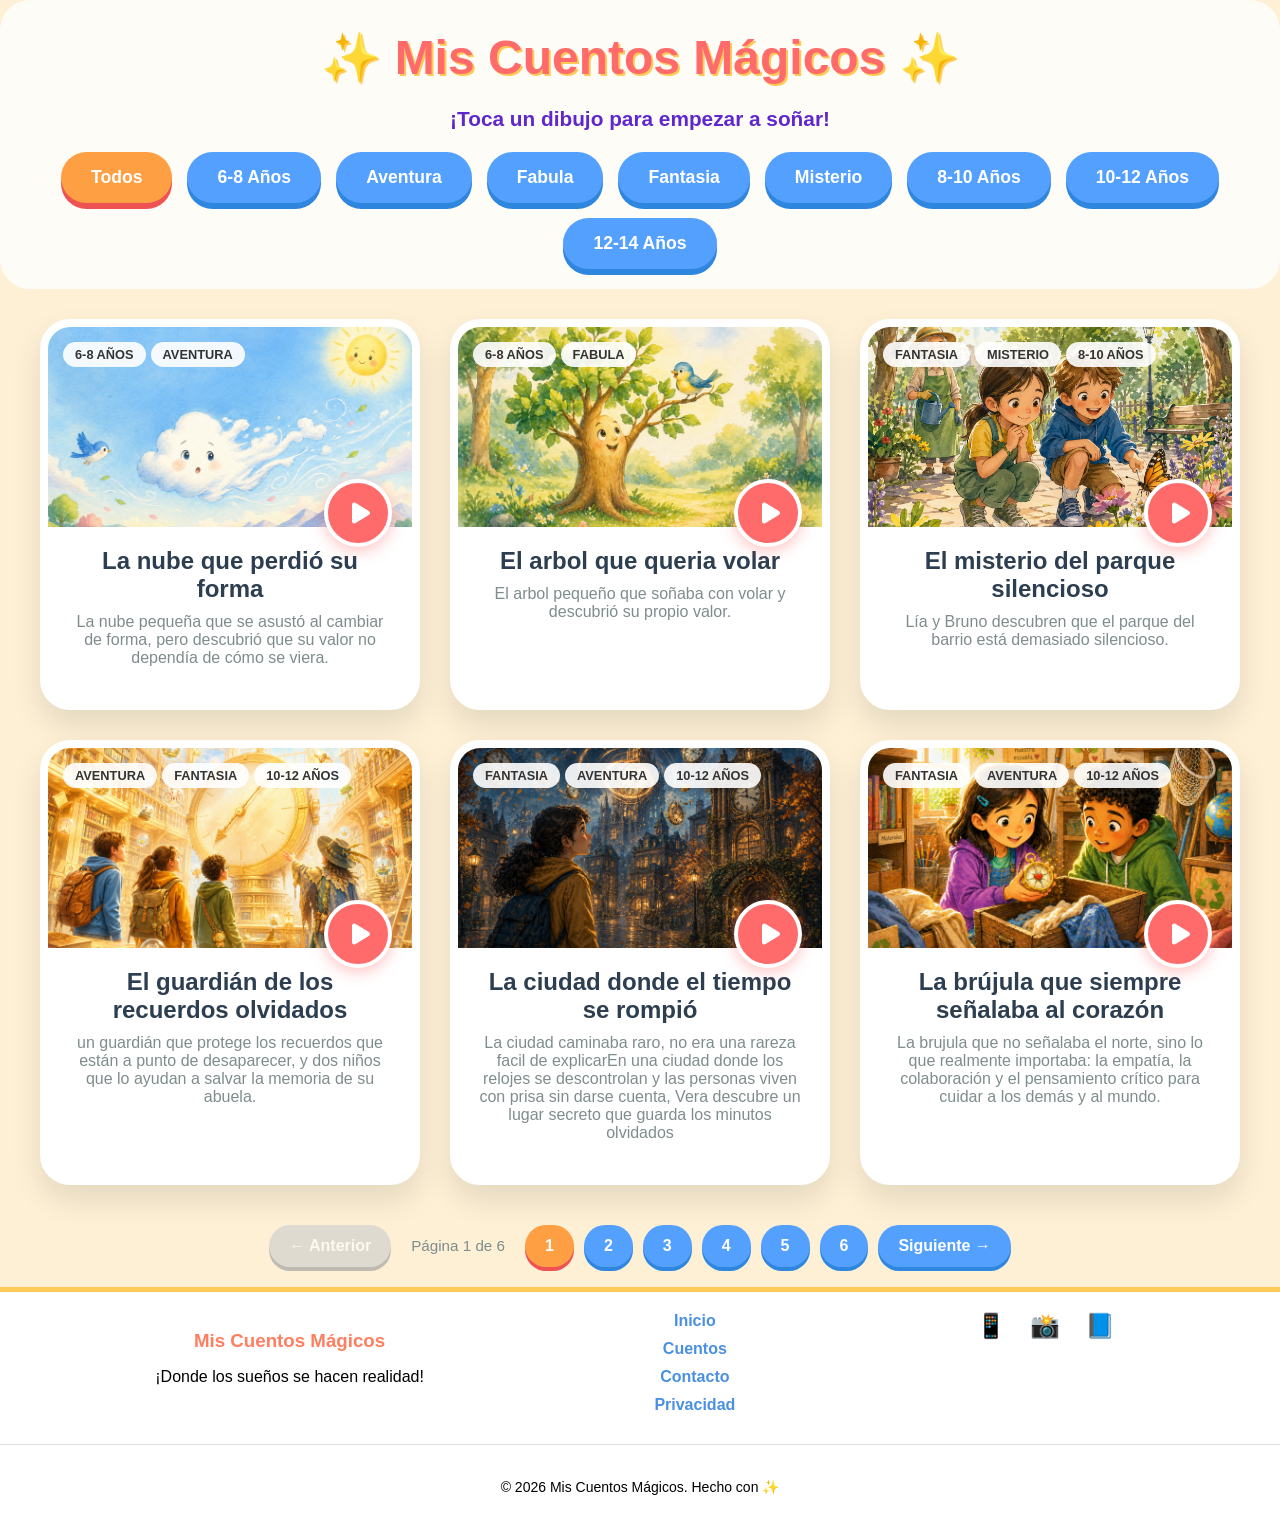
==== commit af583335: "añadimos contacto y privacidad" ====
--- a/index.html
+++ b/index.html
@@ -38,10 +38,10 @@
     </div>
     
     <div class="footer-links">
-      <a href="#">Inicio</a>
-      <a href="#">Cuentos</a>
-      <a href="#">Contacto</a>
-      <a href="#">Privacidad</a>
+      <a href="index.html">Inicio</a>
+      <a href="index.html">Cuentos</a>
+      <a href="contacto.html">Contacto</a>
+      <a href="privacidad.html">Privacidad</a>
     </div>
 
     <div class="footer-social">
--- a/styles/style.css
+++ b/styles/style.css
@@ -330,6 +330,151 @@
     margin: 0 10px;
 }
 
+/* --- Formulario de Contacto --- */
+.contacto-intro {
+    font-size: 1.2rem;
+    color: #5f27cd;
+    text-align: center;
+    margin-bottom: 30px;
+}
+
+.formulario-contacto {
+    display: flex;
+    flex-direction: column;
+    gap: 20px;
+    max-width: 600px;
+    margin: 0 auto;
+}
+
+.campo-formulario {
+    display: flex;
+    flex-direction: column;
+    gap: 8px;
+}
+
+.campo-formulario label {
+    font-weight: bold;
+    color: #2c3e50;
+    font-size: 1.1rem;
+}
+
+.campo-formulario input,
+.campo-formulario textarea {
+    padding: 15px 20px;
+    border: 3px solid #e8d5f5;
+    border-radius: 15px;
+    font-family: 'Comic Sans MS', sans-serif;
+    font-size: 1rem;
+    background: #faf5ff;
+    transition: border-color 0.3s ease;
+    outline: none;
+}
+
+.campo-formulario input:focus,
+.campo-formulario textarea:focus {
+    border-color: #54a0ff;
+    background: white;
+}
+
+.campo-formulario textarea {
+    resize: vertical;
+    min-height: 120px;
+}
+
+.btn-enviar {
+    padding: 16px 40px;
+    border: none;
+    border-radius: 50px;
+    background: #ff6b6b;
+    color: white;
+    font-size: 1.2rem;
+    font-weight: bold;
+    cursor: pointer;
+    box-shadow: 0 6px 0px #ee5253;
+    transition: all 0.2s ease;
+    font-family: 'Comic Sans MS', sans-serif;
+    display: inline-flex;
+    align-items: center;
+    justify-content: center;
+    gap: 10px;
+    align-self: center;
+}
+
+.btn-enviar:hover {
+    transform: translateY(2px);
+    box-shadow: 0 4px 0px #ee5253;
+    background: #ff9f43;
+}
+
+.btn-enviar i {
+    font-size: 1rem;
+}
+
+.contacto-info {
+    display: flex;
+    justify-content: center;
+    gap: 40px;
+    margin-top: 40px;
+    flex-wrap: wrap;
+}
+
+.contacto-item {
+    display: flex;
+    align-items: center;
+    gap: 10px;
+    font-size: 1.1rem;
+    color: #2c3e50;
+}
+
+.contacto-item span {
+    font-size: 1.5rem;
+}
+
+/* --- Página de Privacidad --- */
+.privacidad-contenido section {
+    margin-bottom: 30px;
+    padding-bottom: 20px;
+    border-bottom: 2px dashed #f0e6ff;
+}
+
+.privacidad-contenido section:last-of-type {
+    border-bottom: none;
+}
+
+.privacidad-contenido h2 {
+    color: #5f27cd;
+    font-size: 1.4rem;
+    margin-bottom: 10px;
+    display: flex;
+    align-items: center;
+    gap: 10px;
+}
+
+.privacidad-contenido h2 i {
+    color: #ff6b6b;
+    width: 24px;
+}
+
+.privacidad-contenido p {
+    font-size: 1.1rem;
+    line-height: 1.8;
+    color: #333;
+    margin: 0;
+}
+
+.privacidad-actualizacion {
+    text-align: center;
+    color: #7f8c8d;
+    font-size: 0.9rem;
+    margin-top: 30px;
+    padding-top: 20px;
+    border-top: 2px solid #f0e6ff;
+}
+
+.privacidad-actualizacion i {
+    margin-right: 5px;
+}
+
 /* --- Footer --- */
 .footer-magico {
     width: 100%;
